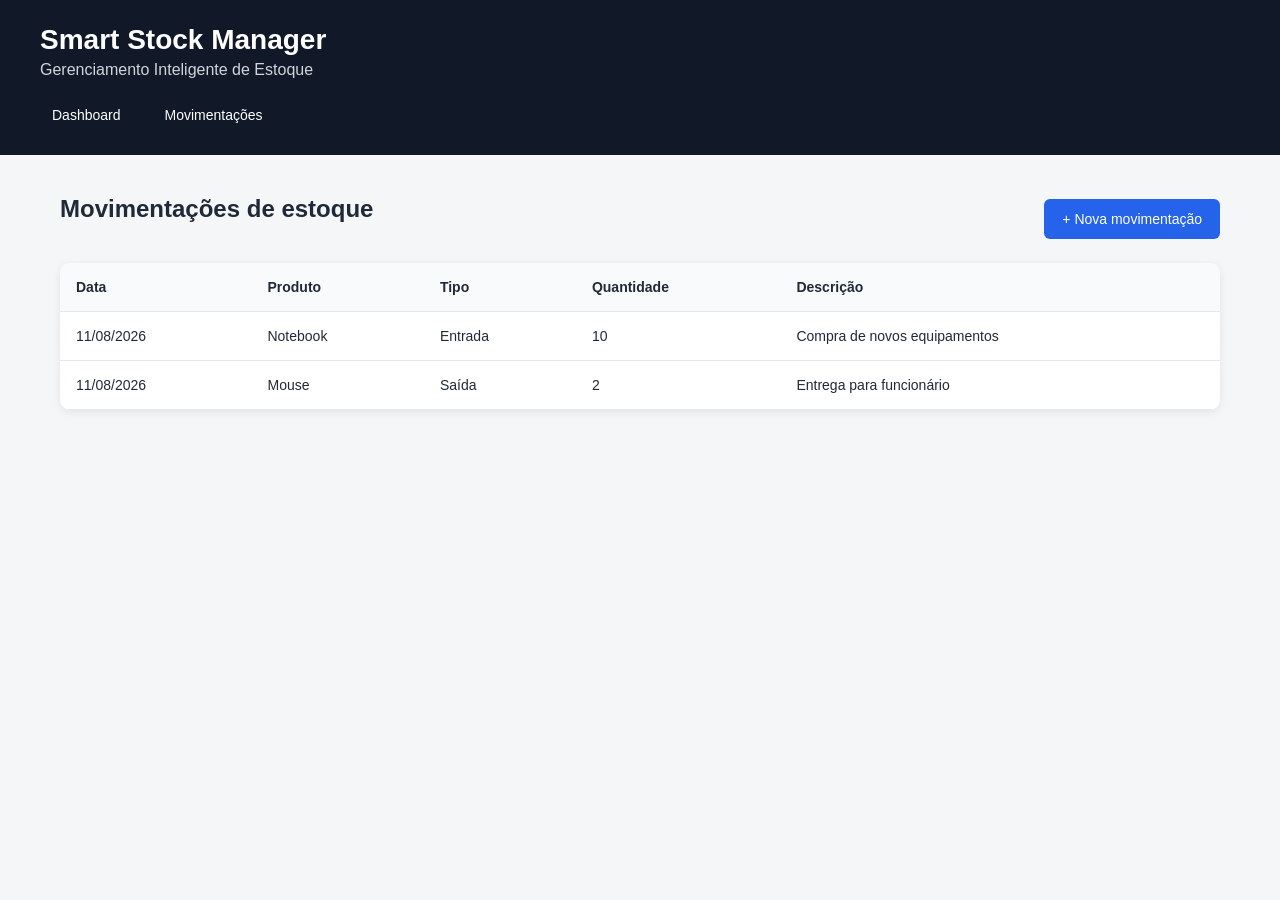
==== Frontend/movements.html @ 1437d2d3 "feat: adiciona navegacao entre dasboard e movimentacao" ====
<!DOCTYPE html>
<html lang="pt-BR">

<head>

    <meta charset="UTF-8">

    <meta
        name="viewport"
        content="width=device-width, initial-scale=1.0"
    >

    <title>Movimentações - Smart Stock Manager</title>

    <link
        rel="stylesheet"
        href="css/style.css"
    >

</head>

<body>

    <header class="header">

    <div>
        <h1>Smart Stock Manager</h1>
        <p>Gerenciamento Inteligente de Estoque</p>
    </div>

    <nav class="navigation">

        <a href="index.html">
            Dashboard
        </a>

        <a href="movements.html">
            Movimentações
        </a>

    </nav>

</header>


    <main class="container">

        <section class="products">

            <div class="section-header">

                <h2>Movimentações de estoque</h2>

                <button id="new-movement">
                    + Nova movimentação
                </button>
                <div id="movement-modal" class="modal">

    <div class="modal-content">

        <div class="modal-header">

            <h2>Nova movimentação</h2>

            <button id="close-movement-modal" class="close-button">
                ×
            </button>

        </div>

        <form id="movement-form">

            <label for="movement-product">
                Produto
            </label>

            <select id="movement-product" required>
                <option value="">Selecione um produto</option>
            </select>

            <label for="movement-type">
                Tipo
            </label>

            <select id="movement-type" required>
                <option value="">Selecione o tipo</option>
                <option value="ENTRY">Entrada</option>
                <option value="EXIT">Saída</option>
            </select>

            <label for="movement-quantity">
                Quantidade
            </label>

            <input
                type="number"
                id="movement-quantity"
                min="1"
                required
            >

            <label for="movement-description">
                Descrição
            </label>

            <input
                type="text"
                id="movement-description"
                placeholder="Ex: compra de materiais"
                required
            >

            <button type="submit">
                Registrar movimentação
            </button>

        </form>

    </div>

</div>

            </div>


            <div class="table-container">

                <table>

                    <thead>

                        <tr>

                            <th>Data</th>

                            <th>Produto</th>

                            <th>Tipo</th>

                            <th>Quantidade</th>

                            <th>Descrição</th>

                        </tr>

                    </thead>


                    <tbody id="movement-list">

                    </tbody>

                </table>

            </div>

        </section>

    </main>


    <script src="data/products.js"></script>
    <script src="js/movements.js"></script>

</body>

</html>
---- Frontend/css/style.css ----
* {
    margin: 0;
    padding: 0;
    box-sizing: border-box;
}

body {
    font-family: Arial, sans-serif;
    background-color: #f4f6f8;
    color: #1f2937;
}

/* HEADER */

.header {
    background-color: #111827;
    color: white;
    padding: 24px 40px;
}

.header h1 {
    font-size: 28px;
    margin-bottom: 5px;
}

.header p {
    color: #d1d5db;
}

/* CONTAINER */

.container {
    max-width: 1200px;
    margin: 40px auto;
    padding: 0 20px;
}

.dashboard h2,
.products h2 {
    margin-bottom: 20px;
}

/* CARDS */

.cards {
    display: grid;
    grid-template-columns: repeat(3, 1fr);
    gap: 20px;
    margin-bottom: 40px;
}

.card {
    background-color: white;
    padding: 24px;
    border-radius: 10px;
    box-shadow: 0 2px 8px rgba(0, 0, 0, 0.08);
}

.card h3 {
    font-size: 15px;
    color: #6b7280;
    margin-bottom: 12px;
}

.card p {
    font-size: 32px;
    font-weight: bold;
}

/* PRODUTOS */

.section-header {
    display: flex;
    justify-content: space-between;
    align-items: center;
    margin-bottom: 20px;
}

button {
    border: none;
    background-color: #2563eb;
    color: white;
    padding: 12px 18px;
    border-radius: 6px;
    cursor: pointer;
    font-size: 14px;
}

button:hover {
    background-color: #1d4ed8;
}

/* TABELA */

.table-container {
    background-color: white;
    border-radius: 10px;
    overflow: hidden;
    box-shadow: 0 2px 8px rgba(0, 0, 0, 0.08);
}

table {
    width: 100%;
    border-collapse: collapse;
}

th,
td {
    padding: 16px;
    text-align: left;
    border-bottom: 1px solid #e5e7eb;
}

th {
    background-color: #f9fafb;
    font-size: 14px;
}

td {
    font-size: 14px;
}

/* RESPONSIVIDADE */

@media (max-width: 768px) {

    .cards {
        grid-template-columns: 1fr;
    }

    .section-header {
        flex-direction: column;
        align-items: flex-start;
        gap: 15px;
    }

    .table-container {
        overflow-x: auto;
    }

}
/* MODAL */

.modal {
    display: none;
    position: fixed;
    z-index: 1000;
    left: 0;
    top: 0;
    width: 100%;
    height: 100%;
    background-color: rgba(0, 0, 0, 0.5);
    align-items: center;
    justify-content: center;
}

.modal-content {
    background-color: white;
    width: 90%;
    max-width: 500px;
    padding: 30px;
    border-radius: 10px;
}

.modal-header {
    display: flex;
    justify-content: space-between;
    align-items: center;
    margin-bottom: 25px;
}

.close-button {
    background: none;
    color: #6b7280;
    font-size: 28px;
    padding: 0;
}

.close-button:hover {
    background: none;
    color: #111827;
}

#product-form {
    display: flex;
    flex-direction: column;
    gap: 8px;
}

#product-form input {
    padding: 10px;
    border: 1px solid #d1d5db;
    border-radius: 6px;
    margin-bottom: 10px;
}

#product-form button {
    margin-top: 10px;
}
.delete-button {
    background-color: #dc2626;
    margin-left: 5px;
}

.delete-button:hover {
    background-color: #b91c1c;
}
#movement-form {
    display: flex;
    flex-direction: column;
    gap: 8px;
}

#movement-form input,
#movement-form select {
    padding: 10px;
    border: 1px solid #d1d5db;
    border-radius: 6px;
    margin-bottom: 10px;
}
.navigation {
    display: flex;
    gap: 20px;
    margin-top: 20px;
}

.navigation a {
    color: white;
    text-decoration: none;
    font-size: 14px;
    padding: 8px 12px;
    border-radius: 6px;
}

.navigation a:hover {
    background-color: #374151;
}
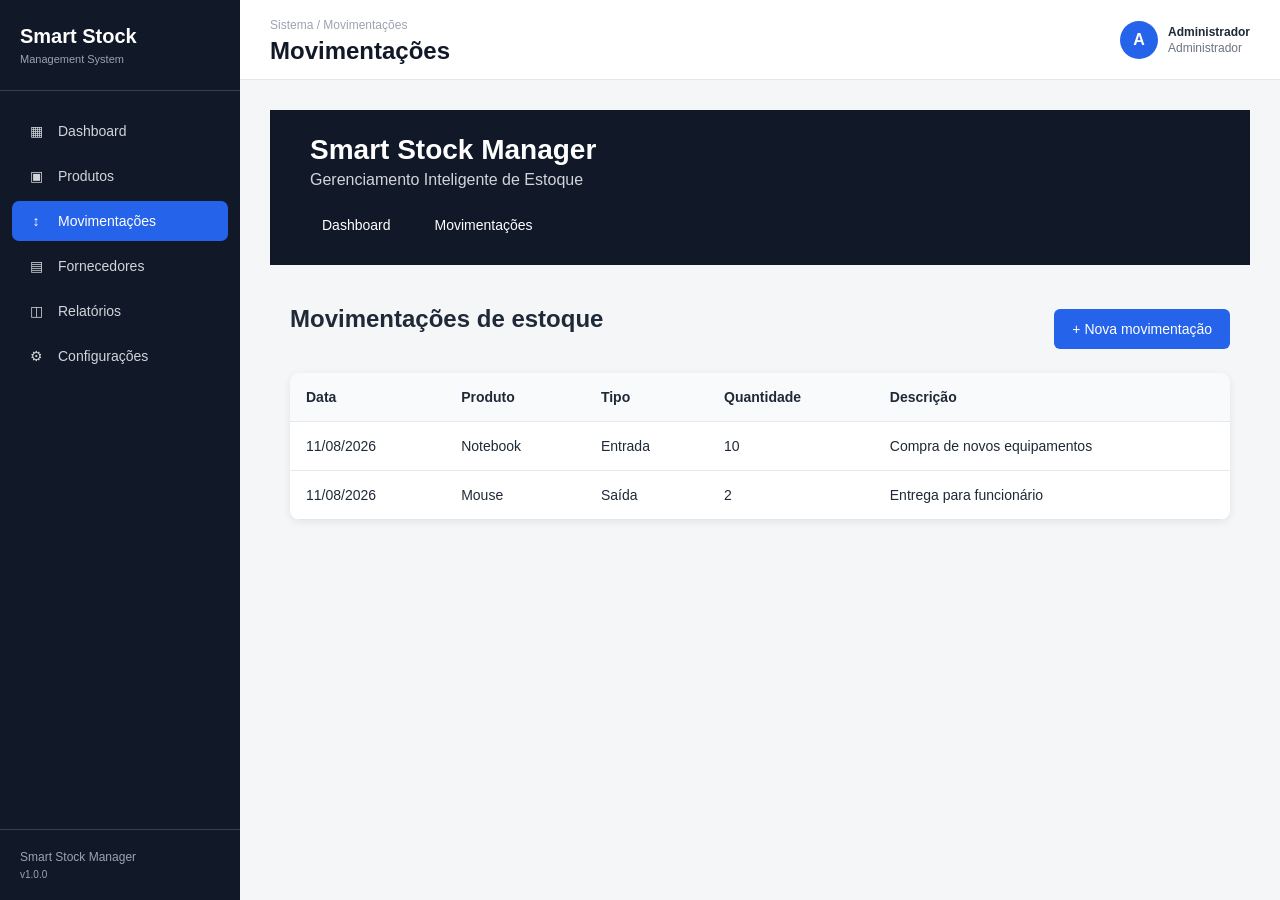
==== commit 95fc74eb: "feat: adiciona layout corporativo nas movimentacoes" ====
--- a/Frontend/movements.html
+++ b/Frontend/movements.html
@@ -20,6 +20,99 @@
 </head>
 
 <body>
+
+    <div class="app-layout">
+
+    <aside class="sidebar">
+
+        <div class="sidebar-logo">
+            <h2>Smart Stock</h2>
+            <span>Management System</span>
+        </div>
+
+        <nav class="sidebar-menu">
+
+            <a href="index.html" class="menu-item">
+                <span>▦</span>
+                Dashboard
+            </a>
+
+            <a href="#" class="menu-item">
+                <span>▣</span>
+                Produtos
+            </a>
+
+            <a href="movements.html" class="menu-item active">
+                <span>↕</span>
+                Movimentações
+            </a>
+
+            <a href="#" class="menu-item">
+                <span>▤</span>
+                Fornecedores
+            </a>
+
+            <a href="#" class="menu-item">
+                <span>◫</span>
+                Relatórios
+            </a>
+
+            <a href="#" class="menu-item">
+                <span>⚙</span>
+                Configurações
+            </a>
+
+        </nav>
+
+        <div class="sidebar-footer">
+            Smart Stock Manager
+            <small>v1.0.0</small>
+        </div>
+
+    </aside>
+
+
+    <div class="main-content">
+
+        <header class="topbar">
+
+            <div>
+
+                <span class="breadcrumb">
+                    Sistema / Movimentações
+                </span>
+
+                <h1>
+                    Movimentações
+                </h1>
+
+            </div>
+
+
+            <div class="user-area">
+
+                <div class="user-avatar">
+                    A
+                </div>
+
+                <div class="user-info">
+
+                    <strong>
+                        Administrador
+                    </strong>
+
+                    <span>
+                        Administrador
+                    </span>
+
+                </div>
+
+            </div>
+
+        </header>
+
+
+        <main class="dashboard-content">
 
     <header class="header">
 
@@ -158,6 +251,12 @@
 
     </main>
 
+    </main>
+
+    </div>
+
+    </div>
+
 
     <script src="data/products.js"></script>
     <script src="js/movements.js"></script>
--- a/Frontend/css/style.css
+++ b/Frontend/css/style.css
@@ -234,4 +234,452 @@
 
 .navigation a:hover {
     background-color: #374151;
+}
+/* LOGIN */
+
+.login-page {
+    min-height: 100vh;
+    display: flex;
+    align-items: center;
+    justify-content: center;
+}
+
+.login-container {
+    width: 100%;
+    max-width: 400px;
+    padding: 20px;
+}
+
+.login-card {
+    background-color: white;
+    padding: 35px;
+    border-radius: 10px;
+    box-shadow: 0 4px 15px rgba(0, 0, 0, 0.1);
+}
+
+.login-card h1 {
+    margin-bottom: 8px;
+}
+
+.login-subtitle {
+    color: #6b7280;
+    margin-bottom: 25px;
+}
+
+#login-form {
+    display: flex;
+    flex-direction: column;
+    gap: 8px;
+}
+
+#login-form input {
+    padding: 12px;
+    border: 1px solid #d1d5db;
+    border-radius: 6px;
+    margin-bottom: 12px;
+}
+
+#login-message {
+    margin-top: 15px;
+    text-align: center;
+}
+/* STATUS DO ESTOQUE */
+
+.status {
+    display: inline-block;
+    padding: 5px 10px;
+    border-radius: 20px;
+    font-size: 12px;
+    font-weight: bold;
+}
+
+.status-normal {
+    background-color: #dcfce7;
+    color: #166534;
+}
+
+.status-warning {
+    background-color: #fef3c7;
+    color: #92400e;
+}
+
+.status-low {
+    background-color: #fee2e2;
+    color: #991b1b;
+}
+/* GRÁFICOS */
+
+.charts {
+    display: grid;
+    grid-template-columns: 1fr 1fr;
+    gap: 20px;
+    margin-top: 40px;
+}
+
+.chart-card {
+    background-color: white;
+    padding: 24px;
+    border-radius: 10px;
+    box-shadow: 0 2px 8px rgba(0, 0, 0, 0.08);
+}
+
+.chart-card h2 {
+    margin-bottom: 20px;
+}
+
+.chart-container {
+    position: relative;
+    height: 300px;
+}
+
+@media (max-width: 768px) {
+
+    .charts {
+        grid-template-columns: 1fr;
+    }
+
+}
+/* DASHBOARD CARDS */
+
+.dashboard-cards {
+    display: grid;
+    grid-template-columns: repeat(4, 1fr);
+    gap: 20px;
+    margin-bottom: 30px;
+}
+
+.dashboard-card {
+    background-color: white;
+    padding: 24px;
+    border-radius: 10px;
+    box-shadow: 0 2px 8px rgba(0, 0, 0, 0.08);
+
+    display: flex;
+    flex-direction: column;
+    gap: 10px;
+}
+
+.card-title {
+    color: #6b7280;
+    font-size: 14px;
+}
+
+.dashboard-card strong {
+    font-size: 30px;
+}
+
+@media (max-width: 900px) {
+
+    .dashboard-cards {
+        grid-template-columns: repeat(2, 1fr);
+    }
+
+}
+
+@media (max-width: 500px) {
+
+    .dashboard-cards {
+        grid-template-columns: 1fr;
+    }
+
+}
+/* ANÁLISE DO ESTOQUE */
+
+.analysis-section {
+    margin-top: 30px;
+}
+
+.analysis-card {
+    background-color: white;
+    padding: 24px;
+    border-radius: 10px;
+    box-shadow: 0 2px 8px rgba(0, 0, 0, 0.08);
+}
+
+.analysis-card h2 {
+    margin-bottom: 20px;
+}
+
+.analysis-alert {
+    padding: 15px;
+    border-radius: 8px;
+}
+
+.analysis-alert ul {
+    margin-top: 10px;
+    padding-left: 20px;
+}
+
+.analysis-alert.low {
+    background-color: #fee2e2;
+    color: #991b1b;
+}
+
+.analysis-alert.warning {
+    background-color: #fef3c7;
+    color: #92400e;
+}
+
+.analysis-alert.normal {
+    background-color: #dcfce7;
+    color: #166534;
+}
+/* =========================================
+   CORPORATE APPLICATION LAYOUT
+========================================= */
+
+.app-layout {
+    display: flex;
+    min-height: 100vh;
+    background-color: #f5f6f8;
+}
+
+
+/* SIDEBAR */
+
+.sidebar {
+    width: 240px;
+    min-height: 100vh;
+    background-color: #111827;
+    color: #ffffff;
+
+    display: flex;
+    flex-direction: column;
+
+    position: fixed;
+    left: 0;
+    top: 0;
+    bottom: 0;
+}
+
+
+.sidebar-logo {
+    padding: 25px 20px;
+    border-bottom: 1px solid #374151;
+}
+
+
+.sidebar-logo h2 {
+    margin: 0;
+    font-size: 20px;
+}
+
+
+.sidebar-logo span {
+    display: block;
+    margin-top: 5px;
+
+    font-size: 11px;
+    color: #9ca3af;
+}
+
+
+/* MENU */
+
+.sidebar-menu {
+    padding: 20px 12px;
+
+    display: flex;
+    flex-direction: column;
+
+    gap: 5px;
+}
+
+
+.menu-item {
+    display: flex;
+    align-items: center;
+
+    gap: 12px;
+
+    padding: 12px 14px;
+
+    border-radius: 7px;
+
+    color: #d1d5db;
+
+    text-decoration: none;
+
+    font-size: 14px;
+
+    transition: 0.2s;
+}
+
+
+.menu-item:hover {
+    background-color: #1f2937;
+    color: #ffffff;
+}
+
+
+.menu-item.active {
+    background-color: #2563eb;
+    color: #ffffff;
+}
+
+
+.menu-item span {
+    width: 20px;
+    text-align: center;
+}
+
+
+/* SIDEBAR FOOTER */
+
+.sidebar-footer {
+    margin-top: auto;
+
+    padding: 20px;
+
+    border-top: 1px solid #374151;
+
+    font-size: 12px;
+
+    color: #9ca3af;
+}
+
+
+.sidebar-footer small {
+    display: block;
+    margin-top: 5px;
+}
+
+
+/* MAIN */
+
+.main-content {
+    margin-left: 240px;
+
+    width: calc(100% - 240px);
+
+    min-height: 100vh;
+}
+
+
+/* TOPBAR */
+
+.topbar {
+    height: 80px;
+
+    background-color: #ffffff;
+
+    border-bottom: 1px solid #e5e7eb;
+
+    padding: 0 30px;
+
+    display: flex;
+    align-items: center;
+    justify-content: space-between;
+}
+
+
+.breadcrumb {
+    font-size: 12px;
+    color: #9ca3af;
+}
+
+
+.topbar h1 {
+    margin: 4px 0 0;
+
+    font-size: 24px;
+
+    color: #111827;
+}
+
+
+/* USER */
+
+.user-area {
+    display: flex;
+    align-items: center;
+
+    gap: 10px;
+}
+
+
+.user-avatar {
+    width: 38px;
+    height: 38px;
+
+    border-radius: 50%;
+
+    background-color: #2563eb;
+
+    color: #ffffff;
+
+    display: flex;
+    align-items: center;
+    justify-content: center;
+
+    font-weight: bold;
+}
+
+
+.user-info {
+    display: flex;
+    flex-direction: column;
+
+    font-size: 12px;
+}
+
+
+.user-info span {
+    color: #6b7280;
+
+    margin-top: 2px;
+}
+
+
+/* CONTENT */
+
+.dashboard-content {
+    padding: 30px;
+}
+
+
+/* RESPONSIVE */
+
+@media (max-width: 900px) {
+
+    .sidebar {
+        width: 70px;
+    }
+
+    .sidebar-logo span,
+    .sidebar-logo h2,
+    .menu-item:not(.active)::after,
+    .sidebar-footer {
+        display: none;
+    }
+
+    .menu-item {
+        justify-content: center;
+    }
+
+    .main-content {
+        margin-left: 70px;
+
+        width: calc(100% - 70px);
+    }
+
+}
+
+
+@media (max-width: 600px) {
+
+    .sidebar {
+        display: none;
+    }
+
+    .main-content {
+        margin-left: 0;
+
+        width: 100%;
+    }
+
+    .dashboard-content {
+        padding: 15px;
+    }
+
 }
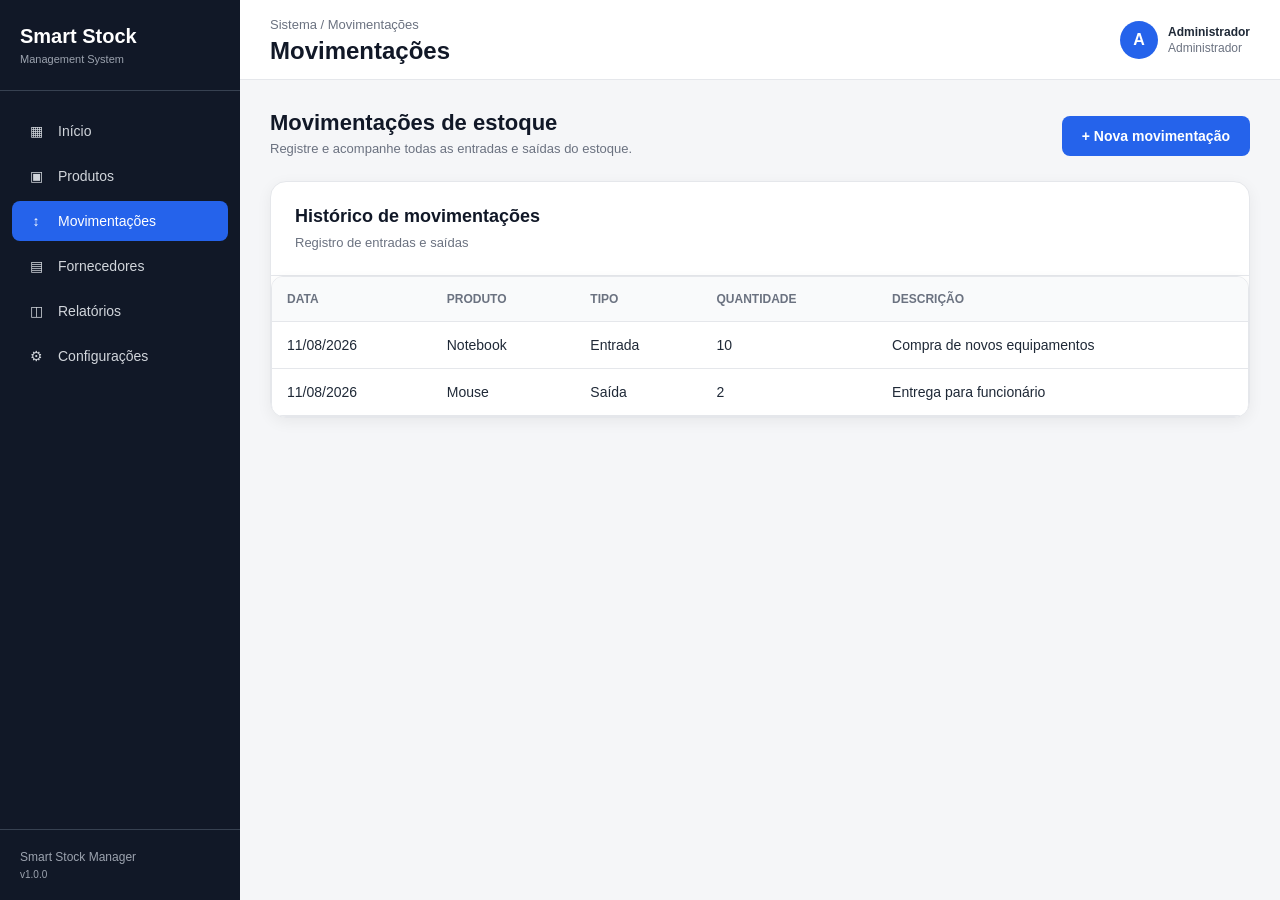
==== commit f324cc33: "feat: Adiciona listagem de produtos" ====
--- a/Frontend/movements.html
+++ b/Frontend/movements.html
@@ -21,58 +21,102 @@
 
 <body>
 
-    <div class="app-layout">
+<div class="app-layout">
+
+    <!-- SIDEBAR -->
 
     <aside class="sidebar">
 
         <div class="sidebar-logo">
-            <h2>Smart Stock</h2>
-            <span>Management System</span>
+
+            <h2>
+                Smart Stock
+            </h2>
+
+            <span>
+                Management System
+            </span>
+
         </div>
 
+
         <nav class="sidebar-menu">
 
-            <a href="index.html" class="menu-item">
+            <a
+                href="index.html"
+                class="menu-item"
+            >
                 <span>▦</span>
-                Dashboard
-            </a>
-
-            <a href="#" class="menu-item">
+                Início
+            </a>
+
+
+            <a
+                href="products.html"
+                class="menu-item"
+            >
                 <span>▣</span>
                 Produtos
             </a>
 
-            <a href="movements.html" class="menu-item active">
+
+            <a
+                href="movements.html"
+                class="menu-item active"
+            >
                 <span>↕</span>
                 Movimentações
             </a>
 
-            <a href="#" class="menu-item">
+
+            <a
+                href="#"
+                class="menu-item"
+            >
                 <span>▤</span>
                 Fornecedores
             </a>
 
-            <a href="#" class="menu-item">
+
+            <a
+                href="#"
+                class="menu-item"
+            >
                 <span>◫</span>
                 Relatórios
             </a>
 
-            <a href="#" class="menu-item">
+
+            <a
+                href="#"
+                class="menu-item"
+            >
                 <span>⚙</span>
                 Configurações
             </a>
 
         </nav>
 
+
         <div class="sidebar-footer">
+
             Smart Stock Manager
-            <small>v1.0.0</small>
+
+            <small>
+                v1.0.0
+            </small>
+
         </div>
 
     </aside>
 
 
+    <!-- CONTEÚDO PRINCIPAL -->
+
     <div class="main-content">
+
+
+        <!-- TOPBAR -->
 
         <header class="topbar">
 
@@ -95,6 +139,7 @@
                     A
                 </div>
 
+
                 <div class="user-info">
 
                     <strong>
@@ -112,74 +157,188 @@
         </header>
 
 
+        <!-- CONTEÚDO -->
+
         <main class="dashboard-content">
 
-    <header class="header">
-
-    <div>
-        <h1>Smart Stock Manager</h1>
-        <p>Gerenciamento Inteligente de Estoque</p>
+
+            <div class="product-page-header">
+
+                <div>
+
+                    <h2>
+                        Movimentações de estoque
+                    </h2>
+
+                    <p>
+                        Registre e acompanhe todas as
+                        entradas e saídas do estoque.
+                    </p>
+
+                </div>
+
+
+                <button id="new-movement">
+
+                    + Nova movimentação
+
+                </button>
+
+            </div>
+
+
+            <!-- TABELA -->
+
+            <section class="table-card">
+
+                <div class="table-header">
+
+                    <div>
+
+                        <h3>
+                            Histórico de movimentações
+                        </h3>
+
+                        <span>
+                            Registro de entradas e saídas
+                        </span>
+
+                    </div>
+
+                </div>
+
+
+                <div class="table-container">
+
+                    <table>
+
+                        <thead>
+
+                            <tr>
+
+                                <th>
+                                    Data
+                                </th>
+
+                                <th>
+                                    Produto
+                                </th>
+
+                                <th>
+                                    Tipo
+                                </th>
+
+                                <th>
+                                    Quantidade
+                                </th>
+
+                                <th>
+                                    Descrição
+                                </th>
+
+                            </tr>
+
+                        </thead>
+
+
+                        <tbody id="movement-list">
+
+                            <!-- Movimentações inseridas pelo JavaScript -->
+
+                        </tbody>
+
+                    </table>
+
+                </div>
+
+            </section>
+
+        </main>
+
     </div>
 
-    <nav class="navigation">
-
-        <a href="index.html">
-            Dashboard
-        </a>
-
-        <a href="movements.html">
-            Movimentações
-        </a>
-
-    </nav>
-
-</header>
-
-
-    <main class="container">
-
-        <section class="products">
-
-            <div class="section-header">
-
-                <h2>Movimentações de estoque</h2>
-
-                <button id="new-movement">
-                    + Nova movimentação
-                </button>
-                <div id="movement-modal" class="modal">
+</div>
+
+
+<!-- MODAL DE NOVA MOVIMENTAÇÃO -->
+
+<div
+    id="movement-modal"
+    class="modal"
+>
 
     <div class="modal-content">
 
+
         <div class="modal-header">
 
-            <h2>Nova movimentação</h2>
-
-            <button id="close-movement-modal" class="close-button">
+            <div>
+
+                <h2>
+                    Nova movimentação
+                </h2>
+
+                <span>
+                    Registre uma entrada ou saída
+                    de estoque.
+                </span>
+
+            </div>
+
+
+            <button
+                id="close-movement-modal"
+                class="close-button"
+                type="button"
+            >
                 ×
             </button>
 
         </div>
 
+
         <form id="movement-form">
+
 
             <label for="movement-product">
                 Produto
             </label>
 
-            <select id="movement-product" required>
-                <option value="">Selecione um produto</option>
+            <select
+                id="movement-product"
+                required
+            >
+
+                <option value="">
+                    Selecione um produto
+                </option>
+
             </select>
 
+
             <label for="movement-type">
-                Tipo
+                Tipo de movimentação
             </label>
 
-            <select id="movement-type" required>
-                <option value="">Selecione o tipo</option>
-                <option value="ENTRY">Entrada</option>
-                <option value="EXIT">Saída</option>
+            <select
+                id="movement-type"
+                required
+            >
+
+                <option value="">
+                    Selecione o tipo
+                </option>
+
+                <option value="ENTRY">
+                    Entrada
+                </option>
+
+                <option value="EXIT">
+                    Saída
+                </option>
+
             </select>
+
 
             <label for="movement-quantity">
                 Quantidade
@@ -189,8 +348,10 @@
                 type="number"
                 id="movement-quantity"
                 min="1"
+                placeholder="Ex: 10"
                 required
             >
+
 
             <label for="movement-description">
                 Descrição
@@ -203,63 +364,24 @@
                 required
             >
 
-            <button type="submit">
+
+            <button
+                type="submit"
+            >
                 Registrar movimentação
             </button>
 
+
         </form>
 
     </div>
 
 </div>
 
-            </div>
-
-
-            <div class="table-container">
-
-                <table>
-
-                    <thead>
-
-                        <tr>
-
-                            <th>Data</th>
-
-                            <th>Produto</th>
-
-                            <th>Tipo</th>
-
-                            <th>Quantidade</th>
-
-                            <th>Descrição</th>
-
-                        </tr>
-
-                    </thead>
-
-
-                    <tbody id="movement-list">
-
-                    </tbody>
-
-                </table>
-
-            </div>
-
-        </section>
-
-    </main>
-
-    </main>
-
-    </div>
-
-    </div>
-
-
-    <script src="data/products.js"></script>
-    <script src="js/movements.js"></script>
+
+<script src="data/products.js"></script>
+
+<script src="js/movements.js"></script>
 
 </body>
 
--- a/Frontend/css/style.css
+++ b/Frontend/css/style.css
@@ -1,455 +1,65 @@
+/* =========================================
+   RESET
+========================================= */
+
 * {
     margin: 0;
     padding: 0;
     box-sizing: border-box;
 }
 
+
+/* =========================================
+   BASE
+========================================= */
+
 body {
     font-family: Arial, sans-serif;
-    background-color: #f4f6f8;
+    background-color: #f5f6f8;
     color: #1f2937;
 }
 
-/* HEADER */
-
-.header {
-    background-color: #111827;
-    color: white;
-    padding: 24px 40px;
-}
-
-.header h1 {
-    font-size: 28px;
-    margin-bottom: 5px;
-}
-
-.header p {
-    color: #d1d5db;
-}
-
-/* CONTAINER */
-
-.container {
-    max-width: 1200px;
-    margin: 40px auto;
-    padding: 0 20px;
-}
-
-.dashboard h2,
-.products h2 {
-    margin-bottom: 20px;
-}
-
-/* CARDS */
-
-.cards {
-    display: grid;
-    grid-template-columns: repeat(3, 1fr);
-    gap: 20px;
-    margin-bottom: 40px;
-}
-
-.card {
-    background-color: white;
-    padding: 24px;
-    border-radius: 10px;
-    box-shadow: 0 2px 8px rgba(0, 0, 0, 0.08);
-}
-
-.card h3 {
-    font-size: 15px;
-    color: #6b7280;
-    margin-bottom: 12px;
-}
-
-.card p {
-    font-size: 32px;
-    font-weight: bold;
-}
-
-/* PRODUTOS */
-
-.section-header {
-    display: flex;
-    justify-content: space-between;
-    align-items: center;
-    margin-bottom: 20px;
+button,
+input,
+select {
+    font-family: inherit;
 }
 
 button {
     border: none;
-    background-color: #2563eb;
-    color: white;
-    padding: 12px 18px;
-    border-radius: 6px;
     cursor: pointer;
-    font-size: 14px;
-}
-
-button:hover {
-    background-color: #1d4ed8;
-}
-
-/* TABELA */
-
-.table-container {
-    background-color: white;
-    border-radius: 10px;
-    overflow: hidden;
-    box-shadow: 0 2px 8px rgba(0, 0, 0, 0.08);
-}
-
-table {
-    width: 100%;
-    border-collapse: collapse;
-}
-
-th,
-td {
-    padding: 16px;
-    text-align: left;
-    border-bottom: 1px solid #e5e7eb;
-}
-
-th {
-    background-color: #f9fafb;
-    font-size: 14px;
-}
-
-td {
-    font-size: 14px;
-}
-
-/* RESPONSIVIDADE */
-
-@media (max-width: 768px) {
-
-    .cards {
-        grid-template-columns: 1fr;
-    }
-
-    .section-header {
-        flex-direction: column;
-        align-items: flex-start;
-        gap: 15px;
-    }
-
-    .table-container {
-        overflow-x: auto;
-    }
-
-}
-/* MODAL */
-
-.modal {
-    display: none;
-    position: fixed;
-    z-index: 1000;
-    left: 0;
-    top: 0;
-    width: 100%;
-    height: 100%;
-    background-color: rgba(0, 0, 0, 0.5);
-    align-items: center;
-    justify-content: center;
-}
-
-.modal-content {
-    background-color: white;
-    width: 90%;
-    max-width: 500px;
-    padding: 30px;
-    border-radius: 10px;
-}
-
-.modal-header {
-    display: flex;
-    justify-content: space-between;
-    align-items: center;
-    margin-bottom: 25px;
-}
-
-.close-button {
-    background: none;
-    color: #6b7280;
-    font-size: 28px;
-    padding: 0;
-}
-
-.close-button:hover {
-    background: none;
-    color: #111827;
-}
-
-#product-form {
-    display: flex;
-    flex-direction: column;
-    gap: 8px;
-}
-
-#product-form input {
-    padding: 10px;
-    border: 1px solid #d1d5db;
-    border-radius: 6px;
-    margin-bottom: 10px;
-}
-
-#product-form button {
-    margin-top: 10px;
-}
-.delete-button {
-    background-color: #dc2626;
-    margin-left: 5px;
-}
-
-.delete-button:hover {
-    background-color: #b91c1c;
-}
-#movement-form {
-    display: flex;
-    flex-direction: column;
-    gap: 8px;
-}
-
-#movement-form input,
-#movement-form select {
-    padding: 10px;
-    border: 1px solid #d1d5db;
-    border-radius: 6px;
-    margin-bottom: 10px;
-}
-.navigation {
-    display: flex;
-    gap: 20px;
-    margin-top: 20px;
-}
-
-.navigation a {
-    color: white;
-    text-decoration: none;
-    font-size: 14px;
-    padding: 8px 12px;
-    border-radius: 6px;
-}
-
-.navigation a:hover {
-    background-color: #374151;
-}
-/* LOGIN */
-
-.login-page {
+}
+
+
+/* =========================================
+   LAYOUT PRINCIPAL
+========================================= */
+
+.app-layout {
+    display: flex;
     min-height: 100vh;
-    display: flex;
-    align-items: center;
-    justify-content: center;
-}
-
-.login-container {
-    width: 100%;
-    max-width: 400px;
-    padding: 20px;
-}
-
-.login-card {
-    background-color: white;
-    padding: 35px;
-    border-radius: 10px;
-    box-shadow: 0 4px 15px rgba(0, 0, 0, 0.1);
-}
-
-.login-card h1 {
-    margin-bottom: 8px;
-}
-
-.login-subtitle {
-    color: #6b7280;
-    margin-bottom: 25px;
-}
-
-#login-form {
-    display: flex;
-    flex-direction: column;
-    gap: 8px;
-}
-
-#login-form input {
-    padding: 12px;
-    border: 1px solid #d1d5db;
-    border-radius: 6px;
-    margin-bottom: 12px;
-}
-
-#login-message {
-    margin-top: 15px;
-    text-align: center;
-}
-/* STATUS DO ESTOQUE */
-
-.status {
-    display: inline-block;
-    padding: 5px 10px;
-    border-radius: 20px;
-    font-size: 12px;
-    font-weight: bold;
-}
-
-.status-normal {
-    background-color: #dcfce7;
-    color: #166534;
-}
-
-.status-warning {
-    background-color: #fef3c7;
-    color: #92400e;
-}
-
-.status-low {
-    background-color: #fee2e2;
-    color: #991b1b;
-}
-/* GRÁFICOS */
-
-.charts {
-    display: grid;
-    grid-template-columns: 1fr 1fr;
-    gap: 20px;
-    margin-top: 40px;
-}
-
-.chart-card {
-    background-color: white;
-    padding: 24px;
-    border-radius: 10px;
-    box-shadow: 0 2px 8px rgba(0, 0, 0, 0.08);
-}
-
-.chart-card h2 {
-    margin-bottom: 20px;
-}
-
-.chart-container {
-    position: relative;
-    height: 300px;
-}
-
-@media (max-width: 768px) {
-
-    .charts {
-        grid-template-columns: 1fr;
-    }
-
-}
-/* DASHBOARD CARDS */
-
-.dashboard-cards {
-    display: grid;
-    grid-template-columns: repeat(4, 1fr);
-    gap: 20px;
-    margin-bottom: 30px;
-}
-
-.dashboard-card {
-    background-color: white;
-    padding: 24px;
-    border-radius: 10px;
-    box-shadow: 0 2px 8px rgba(0, 0, 0, 0.08);
-
-    display: flex;
-    flex-direction: column;
-    gap: 10px;
-}
-
-.card-title {
-    color: #6b7280;
-    font-size: 14px;
-}
-
-.dashboard-card strong {
-    font-size: 30px;
-}
-
-@media (max-width: 900px) {
-
-    .dashboard-cards {
-        grid-template-columns: repeat(2, 1fr);
-    }
-
-}
-
-@media (max-width: 500px) {
-
-    .dashboard-cards {
-        grid-template-columns: 1fr;
-    }
-
-}
-/* ANÁLISE DO ESTOQUE */
-
-.analysis-section {
-    margin-top: 30px;
-}
-
-.analysis-card {
-    background-color: white;
-    padding: 24px;
-    border-radius: 10px;
-    box-shadow: 0 2px 8px rgba(0, 0, 0, 0.08);
-}
-
-.analysis-card h2 {
-    margin-bottom: 20px;
-}
-
-.analysis-alert {
-    padding: 15px;
-    border-radius: 8px;
-}
-
-.analysis-alert ul {
-    margin-top: 10px;
-    padding-left: 20px;
-}
-
-.analysis-alert.low {
-    background-color: #fee2e2;
-    color: #991b1b;
-}
-
-.analysis-alert.warning {
-    background-color: #fef3c7;
-    color: #92400e;
-}
-
-.analysis-alert.normal {
-    background-color: #dcfce7;
-    color: #166534;
-}
-/* =========================================
-   CORPORATE APPLICATION LAYOUT
-========================================= */
-
-.app-layout {
-    display: flex;
-    min-height: 100vh;
-    background-color: #f5f6f8;
-}
-
-
-/* SIDEBAR */
+}
+
+
+/* =========================================
+   SIDEBAR
+========================================= */
 
 .sidebar {
-    width: 240px;
-    min-height: 100vh;
-    background-color: #111827;
-    color: #ffffff;
-
-    display: flex;
-    flex-direction: column;
-
     position: fixed;
     left: 0;
     top: 0;
     bottom: 0;
+
+    width: 240px;
+
+    background-color: #111827;
+    color: white;
+
+    display: flex;
+    flex-direction: column;
+
+    z-index: 100;
 }
 
 
@@ -460,13 +70,13 @@
 
 
 .sidebar-logo h2 {
-    margin: 0;
     font-size: 20px;
 }
 
 
 .sidebar-logo span {
     display: block;
+
     margin-top: 5px;
 
     font-size: 11px;
@@ -474,15 +84,13 @@
 }
 
 
-/* MENU */
-
 .sidebar-menu {
+    display: flex;
+    flex-direction: column;
+
+    gap: 5px;
+
     padding: 20px 12px;
-
-    display: flex;
-    flex-direction: column;
-
-    gap: 5px;
 }
 
 
@@ -494,7 +102,7 @@
 
     padding: 12px 14px;
 
-    border-radius: 7px;
+    border-radius: 8px;
 
     color: #d1d5db;
 
@@ -502,29 +110,27 @@
 
     font-size: 14px;
 
-    transition: 0.2s;
+    transition: all 0.2s ease;
 }
 
 
 .menu-item:hover {
     background-color: #1f2937;
-    color: #ffffff;
+    color: white;
 }
 
 
 .menu-item.active {
     background-color: #2563eb;
-    color: #ffffff;
-}
-
-
-.menu-item span {
+    color: white;
+}
+
+
+.menu-item > span:first-child {
     width: 20px;
     text-align: center;
 }
 
-
-/* SIDEBAR FOOTER */
 
 .sidebar-footer {
     margin-top: auto;
@@ -545,27 +151,31 @@
 }
 
 
-/* MAIN */
+/* =========================================
+   CONTEÚDO PRINCIPAL
+========================================= */
 
 .main-content {
+    width: calc(100% - 240px);
+
     margin-left: 240px;
 
-    width: calc(100% - 240px);
-
     min-height: 100vh;
 }
 
 
-/* TOPBAR */
+/* =========================================
+   TOPBAR
+========================================= */
 
 .topbar {
     height: 80px;
 
-    background-color: #ffffff;
+    padding: 0 30px;
+
+    background-color: white;
 
     border-bottom: 1px solid #e5e7eb;
-
-    padding: 0 30px;
 
     display: flex;
     align-items: center;
@@ -580,7 +190,7 @@
 
 
 .topbar h1 {
-    margin: 4px 0 0;
+    margin-top: 4px;
 
     font-size: 24px;
 
@@ -588,7 +198,9 @@
 }
 
 
-/* USER */
+/* =========================================
+   USUÁRIO
+========================================= */
 
 .user-area {
     display: flex;
@@ -606,7 +218,7 @@
 
     background-color: #2563eb;
 
-    color: #ffffff;
+    color: white;
 
     display: flex;
     align-items: center;
@@ -625,20 +237,862 @@
 
 
 .user-info span {
+    margin-top: 2px;
+
     color: #6b7280;
-
-    margin-top: 2px;
-}
-
-
-/* CONTENT */
+}
+
+
+/* =========================================
+   CONTEÚDO
+========================================= */
 
 .dashboard-content {
     padding: 30px;
 }
 
 
-/* RESPONSIVE */
+.page-header {
+    display: flex;
+    align-items: center;
+    justify-content: space-between;
+
+    margin-bottom: 25px;
+}
+
+
+.page-header h2 {
+    margin-bottom: 6px;
+
+    font-size: 22px;
+
+    color: #111827;
+}
+
+
+.page-header p,
+.section-header p {
+    color: #6b7280;
+
+    font-size: 13px;
+}
+
+
+/* =========================================
+   BOTÕES
+========================================= */
+
+.primary-button {
+    display: inline-flex;
+    align-items: center;
+    justify-content: center;
+
+    padding: 11px 18px;
+
+    border-radius: 8px;
+
+    background-color: #2563eb;
+
+    color: white;
+
+    text-decoration: none;
+
+    font-size: 14px;
+
+    transition: all 0.2s ease;
+}
+
+
+.primary-button:hover {
+    background-color: #1d4ed8;
+
+    transform: translateY(-1px);
+}
+
+
+.edit-button {
+    background-color: #eff6ff;
+
+    color: #2563eb;
+
+    padding: 8px 11px;
+
+    border-radius: 6px;
+}
+
+
+.edit-button:hover {
+    background-color: #dbeafe;
+}
+
+
+.delete-button {
+    background-color: #fee2e2;
+
+    color: #dc2626;
+
+    padding: 8px 11px;
+
+    border-radius: 6px;
+}
+
+
+.delete-button:hover {
+    background-color: #fecaca;
+}
+
+
+/* =========================================
+   CARDS DO DASHBOARD
+========================================= */
+
+.dashboard-cards {
+    display: grid;
+
+    grid-template-columns:
+        repeat(4, minmax(0, 1fr));
+
+    gap: 20px;
+
+    margin-bottom: 35px;
+}
+
+
+.dashboard-card {
+    display: flex;
+    align-items: center;
+
+    gap: 15px;
+
+    padding: 22px;
+
+    background-color: white;
+
+    border: 1px solid #e5e7eb;
+
+    border-radius: 12px;
+
+    box-shadow:
+        0 3px 12px
+        rgba(0, 0, 0, 0.05);
+}
+
+
+.card-icon {
+    width: 46px;
+    height: 46px;
+
+    border-radius: 10px;
+
+    display: flex;
+    align-items: center;
+    justify-content: center;
+
+    font-size: 20px;
+}
+
+
+.card-icon.blue {
+    background-color: #dbeafe;
+    color: #2563eb;
+}
+
+
+.card-icon.green {
+    background-color: #dcfce7;
+    color: #16a34a;
+}
+
+
+.card-icon.orange {
+    background-color: #ffedd5;
+    color: #ea580c;
+}
+
+
+.card-icon.purple {
+    background-color: #ede9fe;
+    color: #7c3aed;
+}
+
+
+.card-content {
+    display: flex;
+    flex-direction: column;
+
+    gap: 5px;
+}
+
+
+.card-title {
+    color: #6b7280;
+
+    font-size: 13px;
+}
+
+
+.dashboard-card strong {
+    font-size: 28px;
+
+    color: #111827;
+}
+
+
+/* =========================================
+   SEÇÕES
+========================================= */
+
+.products-section,
+.charts-section {
+    margin-top: 30px;
+}
+
+
+.section-header {
+    display: flex;
+    align-items: center;
+    justify-content: space-between;
+
+    margin-bottom: 18px;
+}
+
+
+.section-header h2 {
+    margin-bottom: 5px;
+
+    font-size: 20px;
+
+    color: #111827;
+}
+
+
+/* =========================================
+   TABELA
+========================================= */
+
+.table-container {
+    width: 100%;
+
+    overflow-x: auto;
+
+    background-color: white;
+
+    border: 1px solid #e5e7eb;
+
+    border-radius: 12px;
+
+    box-shadow:
+        0 3px 12px
+        rgba(0, 0, 0, 0.05);
+}
+
+
+table {
+    width: 100%;
+
+    border-collapse: collapse;
+
+    min-width: 800px;
+}
+
+
+th,
+td {
+    padding: 15px;
+
+    text-align: left;
+
+    border-bottom: 1px solid #e5e7eb;
+}
+
+
+th {
+    background-color: #f9fafb;
+
+    color: #6b7280;
+
+    font-size: 12px;
+
+    text-transform: uppercase;
+}
+
+
+td {
+    font-size: 14px;
+}
+
+
+tbody tr:hover {
+    background-color: #f9fafb;
+}
+
+
+.product-link {
+    color: #2563eb;
+
+    text-decoration: none;
+
+    font-weight: 600;
+}
+
+
+.product-link:hover {
+    text-decoration: underline;
+}
+
+
+.table-actions {
+    display: flex;
+    gap: 5px;
+}
+
+
+/* =========================================
+   STATUS
+========================================= */
+
+.status {
+    display: inline-flex;
+    align-items: center;
+
+    padding: 5px 10px;
+
+    border-radius: 20px;
+
+    font-size: 11px;
+
+    font-weight: 600;
+}
+
+
+.status-normal {
+    background-color: #dcfce7;
+    color: #166534;
+}
+
+
+.status-warning {
+    background-color: #fef3c7;
+    color: #92400e;
+}
+
+
+.status-low {
+    background-color: #fee2e2;
+    color: #991b1b;
+}
+
+
+/* =========================================
+   GRÁFICOS
+========================================= */
+
+.charts {
+    display: grid;
+
+    grid-template-columns:
+        repeat(2, minmax(0, 1fr));
+
+    gap: 20px;
+}
+
+
+.chart-card {
+    min-width: 0;
+
+    padding: 24px;
+
+    background-color: white;
+
+    border: 1px solid #e5e7eb;
+
+    border-radius: 12px;
+
+    box-shadow:
+        0 3px 12px
+        rgba(0, 0, 0, 0.05);
+}
+
+
+.chart-card h3 {
+    margin-bottom: 20px;
+
+    font-size: 16px;
+
+    color: #111827;
+}
+
+
+.chart-container {
+    position: relative;
+
+    width: 100%;
+
+    height: 320px;
+}
+
+
+.chart-full {
+    grid-column: 1 / -1;
+}
+
+
+.chart-container canvas {
+    display: block;
+
+    width: 100% !important;
+    height: 100% !important;
+}
+
+
+/* =========================================
+   ANÁLISE
+========================================= */
+
+.analysis-section {
+    margin-top: 30px;
+}
+
+
+.analysis-card {
+    padding: 24px;
+
+    background-color: white;
+
+    border: 1px solid #e5e7eb;
+
+    border-radius: 12px;
+
+    box-shadow:
+        0 3px 12px
+        rgba(0, 0, 0, 0.05);
+}
+
+
+.analysis-alert {
+    padding: 15px;
+
+    border-radius: 8px;
+}
+
+
+.analysis-alert ul {
+    margin-top: 10px;
+
+    padding-left: 20px;
+}
+
+
+.analysis-alert.low {
+    background-color: #fee2e2;
+
+    color: #991b1b;
+}
+
+
+.analysis-alert.warning {
+    background-color: #fef3c7;
+
+    color: #92400e;
+}
+
+
+.analysis-alert.normal {
+    background-color: #dcfce7;
+
+    color: #166534;
+}
+
+
+/* =========================================
+   MODAL
+========================================= */
+
+.modal {
+    display: none;
+
+    position: fixed;
+
+    z-index: 1000;
+
+    inset: 0;
+
+    background-color:
+        rgba(15, 23, 42, 0.55);
+
+    align-items: center;
+    justify-content: center;
+
+    padding: 20px;
+}
+
+
+.modal-content {
+    width: 100%;
+
+    max-width: 500px;
+
+    padding: 30px;
+
+    background-color: white;
+
+    border-radius: 14px;
+
+    box-shadow:
+        0 20px 50px
+        rgba(0, 0, 0, 0.2);
+}
+
+
+.modal-header {
+    display: flex;
+    align-items: flex-start;
+    justify-content: space-between;
+
+    margin-bottom: 25px;
+}
+
+
+.modal-header h2 {
+    margin-bottom: 5px;
+}
+
+
+.modal-header p {
+    color: #6b7280;
+
+    font-size: 13px;
+}
+
+
+.close-button {
+    padding: 0;
+
+    background: none;
+
+    color: #6b7280;
+
+    font-size: 28px;
+
+    line-height: 1;
+}
+
+
+.close-button:hover {
+    background: none;
+
+    color: #111827;
+}
+
+
+#product-form,
+#movement-form {
+    display: flex;
+
+    flex-direction: column;
+
+    gap: 8px;
+}
+
+
+#product-form label,
+#movement-form label {
+    margin-top: 5px;
+
+    font-size: 13px;
+
+    font-weight: 600;
+}
+
+
+#product-form input,
+#movement-form input,
+#movement-form select {
+    width: 100%;
+
+    padding: 11px;
+
+    border: 1px solid #d1d5db;
+
+    border-radius: 7px;
+
+    outline: none;
+}
+
+
+#product-form input:focus,
+#movement-form input:focus,
+#movement-form select:focus {
+    border-color: #2563eb;
+
+    box-shadow:
+        0 0 0 3px
+        rgba(37, 99, 235, 0.1);
+}
+
+
+#product-form button {
+    margin-top: 12px;
+}
+
+
+/* =========================================
+   LOGIN
+========================================= */
+
+.login-page {
+    min-height: 100vh;
+
+    display: flex;
+    align-items: center;
+    justify-content: center;
+
+    padding: 20px;
+}
+
+
+.login-container {
+    width: 100%;
+
+    max-width: 400px;
+}
+
+
+.login-card {
+    padding: 35px;
+
+    background-color: white;
+
+    border-radius: 12px;
+
+    box-shadow:
+        0 8px 30px
+        rgba(0, 0, 0, 0.1);
+}
+
+
+.login-card h1 {
+    margin-bottom: 8px;
+}
+
+
+.login-subtitle {
+    margin-bottom: 25px;
+
+    color: #6b7280;
+}
+
+
+#login-form {
+    display: flex;
+
+    flex-direction: column;
+
+    gap: 8px;
+}
+
+
+#login-form input {
+    padding: 12px;
+
+    border: 1px solid #d1d5db;
+
+    border-radius: 7px;
+
+    margin-bottom: 12px;
+}
+
+
+#login-message {
+    margin-top: 15px;
+
+    text-align: center;
+}
+
+
+/* =========================================
+   NAVEGAÇÃO ANTIGA
+========================================= */
+
+.navigation {
+    display: flex;
+
+    gap: 10px;
+
+    margin-top: 20px;
+}
+
+
+.navigation a {
+    padding: 8px 12px;
+
+    border-radius: 6px;
+
+    color: white;
+
+    text-decoration: none;
+
+    font-size: 14px;
+}
+
+
+.navigation a:hover {
+    background-color: #374151;
+}
+
+
+/* =========================================
+   PRODUTO DETALHES
+========================================= */
+
+.product-page-header {
+    display: flex;
+
+    align-items: flex-end;
+
+    justify-content: space-between;
+
+    margin-bottom: 25px;
+}
+
+
+.back-link {
+    display: inline-block;
+
+    margin-bottom: 10px;
+
+    color: #2563eb;
+
+    text-decoration: none;
+
+    font-size: 13px;
+}
+
+
+.product-page-header h2 {
+    font-size: 22px;
+
+    color: #111827;
+}
+
+
+.product-page-header p {
+    margin-top: 5px;
+
+    color: #6b7280;
+
+    font-size: 13px;
+}
+
+
+.product-overview {
+    display: grid;
+
+    grid-template-columns: 2fr 1fr;
+
+    gap: 20px;
+
+    margin-bottom: 20px;
+}
+
+
+.product-info-card,
+.product-stock-card {
+    padding: 24px;
+
+    background-color: white;
+
+    border-radius: 10px;
+
+    box-shadow:
+        0 2px 8px
+        rgba(0, 0, 0, 0.06);
+}
+
+
+.product-info-grid {
+    display: grid;
+
+    grid-template-columns:
+        repeat(2, 1fr);
+
+    gap: 25px;
+}
+
+
+.product-info-grid div {
+    display: flex;
+
+    flex-direction: column;
+
+    gap: 6px;
+}
+
+
+.product-info-grid span {
+    color: #6b7280;
+
+    font-size: 12px;
+}
+
+
+.product-info-grid strong {
+    color: #111827;
+
+    font-size: 15px;
+}
+
+
+.product-stock-card {
+    display: flex;
+
+    flex-direction: column;
+
+    justify-content: center;
+}
+
+
+.product-stock-card span {
+    color: #6b7280;
+
+    font-size: 13px;
+}
+
+
+.product-stock-card strong {
+    margin: 10px 0;
+
+    font-size: 42px;
+
+    color: #111827;
+}
+
+
+.product-stock-card small {
+    color: #9ca3af;
+
+    font-size: 12px;
+}
+
+
+.product-history {
+    margin-top: 20px;
+}
+
+
+/* =========================================
+   RESPONSIVIDADE
+========================================= */
+
+@media (max-width: 1100px) {
+
+    .dashboard-cards {
+        grid-template-columns:
+            repeat(2, 1fr);
+    }
+
+}
+
 
 @media (max-width: 900px) {
 
@@ -646,21 +1100,39 @@
         width: 70px;
     }
 
+
+    .sidebar-logo h2,
     .sidebar-logo span,
-    .sidebar-logo h2,
-    .menu-item:not(.active)::after,
+    .menu-text,
     .sidebar-footer {
         display: none;
     }
 
+
     .menu-item {
         justify-content: center;
     }
 
+
     .main-content {
+        width: calc(100% - 70px);
+
         margin-left: 70px;
-
-        width: calc(100% - 70px);
+    }
+
+
+    .charts {
+        grid-template-columns: 1fr;
+    }
+
+
+    .chart-full {
+        grid-column: auto;
+    }
+
+
+    .product-overview {
+        grid-template-columns: 1fr;
     }
 
 }
@@ -672,14 +1144,272 @@
         display: none;
     }
 
+
     .main-content {
+        width: 100%;
+
         margin-left: 0;
-
-        width: 100%;
-    }
+    }
+
 
     .dashboard-content {
-        padding: 15px;
-    }
-
+        padding: 20px 15px;
+    }
+
+
+    .topbar {
+        padding: 0 15px;
+    }
+
+
+    .user-info {
+        display: none;
+    }
+
+
+    .page-header {
+        align-items: flex-start;
+
+        flex-direction: column;
+
+        gap: 15px;
+    }
+
+
+    .dashboard-cards {
+        grid-template-columns: 1fr;
+    }
+
+
+    .section-header {
+        align-items: flex-start;
+
+        flex-direction: column;
+
+        gap: 15px;
+    }
+
+
+    .product-info-grid {
+        grid-template-columns: 1fr;
+    }
+
+}
+/* =========================================
+   TABELA DE DETALHES DO PRODUTO
+========================================= */
+
+.table-card {
+    background-color: #ffffff;
+    border: 1px solid #e5e7eb;
+    border-radius: 16px;
+    box-shadow: 0 4px 15px rgba(0, 0, 0, 0.06);
+    overflow: hidden;
+}
+
+.table-header {
+    padding: 24px;
+    border-bottom: 1px solid #e5e7eb;
+}
+
+.table-header h3 {
+    margin: 0 0 6px;
+    font-size: 18px;
+    color: #111827;
+}
+
+.table-header span {
+    font-size: 13px;
+    color: #6b7280;
+}
+
+.product-history .table-container {
+    box-shadow: none;
+    border-radius: 0;
+}
+
+.product-history table {
+    width: 100%;
+}
+
+.product-history th {
+    background-color: #f8fafc;
+    color: #374151;
+    font-weight: 600;
+}
+
+.product-history td {
+    color: #4b5563;
+}
+
+.product-history tbody tr:hover {
+    background-color: #f9fafb;
+}
+/* =========================================
+   BADGES DE MOVIMENTAÇÃO
+========================================= */
+
+.movement-entry {
+    display: inline-block;
+    padding: 5px 10px;
+    border-radius: 20px;
+    background-color: #dcfce7;
+    color: #166534;
+    font-size: 12px;
+    font-weight: 600;
+}
+
+.movement-exit {
+    display: inline-block;
+    padding: 5px 10px;
+    border-radius: 20px;
+    background-color: #fee2e2;
+    color: #991b1b;
+    font-size: 12px;
+    font-weight: 600;
+}
+/* =========================================
+   AJUSTES FINAIS - MOVIMENTAÇÕES E TOPBAR
+========================================= */
+
+/* BOTÕES PRINCIPAIS */
+
+button,
+.btn-primary {
+    background: #2563eb;
+    color: #ffffff;
+    border: none;
+    padding: 11px 18px;
+    border-radius: 8px;
+    font-size: 14px;
+    font-weight: 600;
+    cursor: pointer;
+    transition: all 0.2s ease;
+}
+
+button:hover,
+.btn-primary:hover {
+    background: #1d4ed8;
+    transform: translateY(-1px);
+    box-shadow: 0 4px 10px rgba(37, 99, 235, 0.25);
+}
+
+button:active,
+.btn-primary:active {
+    transform: translateY(0);
+}
+
+
+/* BOTÃO NOVA MOVIMENTAÇÃO */
+
+#new-movement {
+    background: #2563eb;
+    color: #ffffff;
+    border: none;
+    padding: 12px 20px;
+    border-radius: 8px;
+    font-weight: 600;
+    cursor: pointer;
+    transition: 0.2s ease;
+}
+
+#new-movement:hover {
+    background: #1d4ed8;
+    box-shadow: 0 4px 12px rgba(37, 99, 235, 0.25);
+}
+
+
+/* BOTÃO REGISTRAR MOVIMENTAÇÃO */
+
+#movement-form button[type="submit"] {
+    background: #2563eb;
+    color: #ffffff;
+    border: none;
+    padding: 12px 18px;
+    border-radius: 8px;
+    font-weight: 600;
+    cursor: pointer;
+    margin-top: 8px;
+    transition: 0.2s ease;
+}
+
+#movement-form button[type="submit"]:hover {
+    background: #1d4ed8;
+    box-shadow: 0 4px 12px rgba(37, 99, 235, 0.25);
+}
+
+
+/* TOPBAR */
+
+.breadcrumb {
+    color: #6b7280;
+    font-size: 13px;
+    font-weight: 500;
+}
+
+.topbar h1 {
+    color: #111827;
+    font-weight: 700;
+}
+
+
+/* TEXTOS SECUNDÁRIOS */
+
+.product-page-header p,
+.table-header span {
+    color: #6b7280;
+}
+
+
+/* TÍTULOS DAS SEÇÕES */
+
+.product-page-header h2,
+.table-header h3 {
+    color: #111827;
+}
+
+
+/* MODAL */
+
+.modal-content {
+    border: 1px solid #e5e7eb;
+    box-shadow: 0 20px 50px rgba(0, 0, 0, 0.15);
+}
+
+.modal-header h2 {
+    color: #111827;
+}
+
+
+/* INPUTS DO MODAL */
+
+#movement-form input:focus,
+#movement-form select:focus,
+#movement-form textarea:focus {
+    outline: none;
+    border-color: #2563eb;
+    box-shadow: 0 0 0 3px rgba(37, 99, 235, 0.12);
+}
+
+
+/* BADGES DE MOVIMENTAÇÃO */
+
+.movement-entry {
+    display: inline-block;
+    padding: 5px 10px;
+    border-radius: 20px;
+    background-color: #dcfce7;
+    color: #166534;
+    font-size: 12px;
+    font-weight: 600;
+}
+
+.movement-exit {
+    display: inline-block;
+    padding: 5px 10px;
+    border-radius: 20px;
+    background-color: #fee2e2;
+    color: #991b1b;
+    font-size: 12px;
+    font-weight: 600;
 }
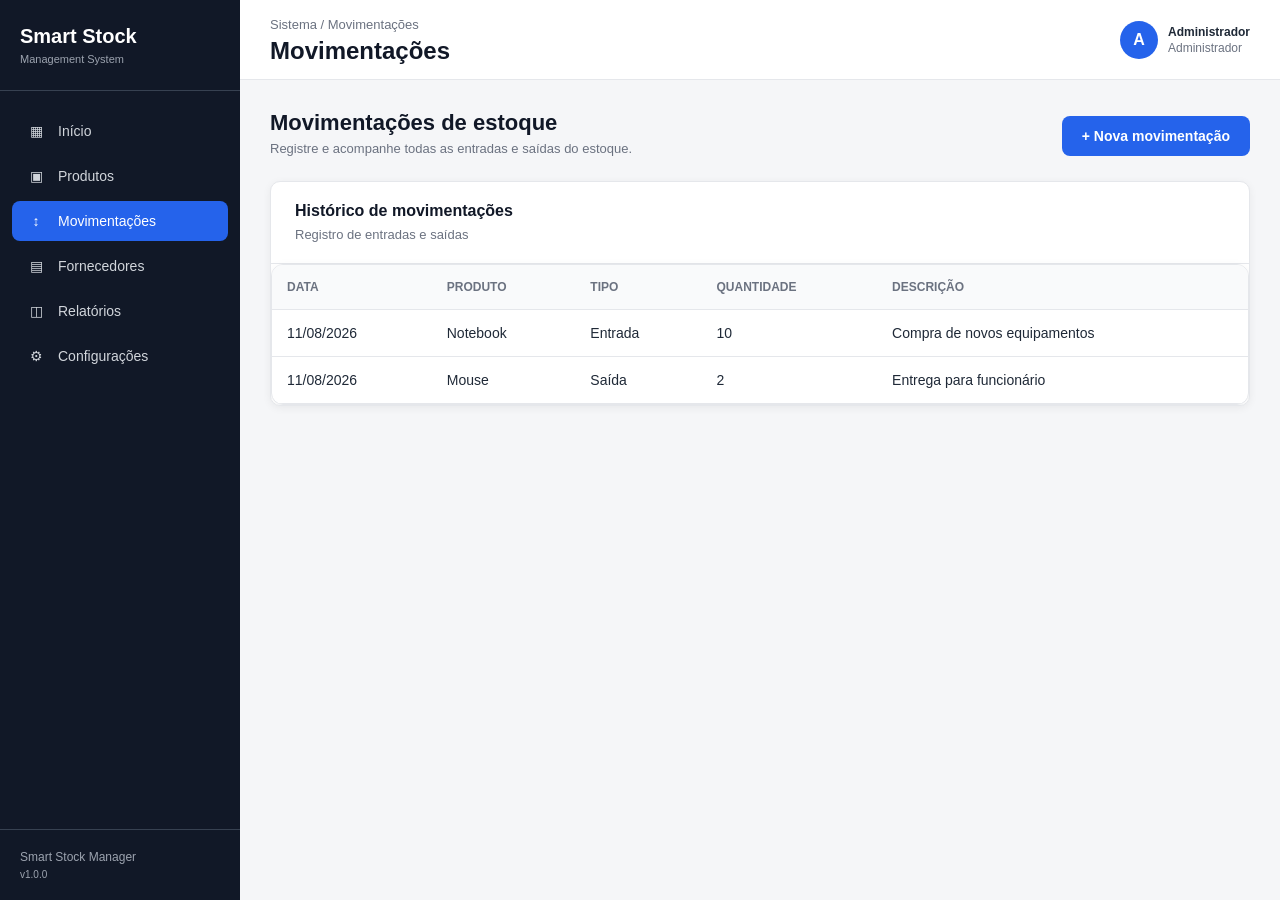
==== commit 3040af8a: "feat: adicionado links para html" ====
--- a/Frontend/movements.html
+++ b/Frontend/movements.html
@@ -69,13 +69,10 @@
             </a>
 
 
-            <a
-                href="#"
-                class="menu-item"
-            >
-                <span>▤</span>
-                Fornecedores
-            </a>
+            <a href="suppliers.html" class="menu-item">
+    <span>▤</span>
+    <span class="menu-text">Fornecedores</span>
+</a>
 
 
             <a
--- a/Frontend/css/style.css
+++ b/Frontend/css/style.css
@@ -1412,4 +1412,148 @@
     color: #991b1b;
     font-size: 12px;
     font-weight: 600;
+}
+/* =========================================
+   FORNECEDORES
+========================================= */
+
+#supplier-form {
+    display: flex;
+    flex-direction: column;
+    gap: 8px;
+}
+
+#supplier-form input {
+    padding: 12px;
+
+    border: 1px solid #d1d5db;
+
+    border-radius: 6px;
+
+    margin-bottom: 10px;
+
+    font-size: 14px;
+
+    outline: none;
+}
+
+#supplier-form input:focus {
+    border-color: #2563eb;
+}
+
+#supplier-form button {
+    margin-top: 10px;
+}
+
+
+/* BOTÃO PRINCIPAL */
+
+.primary-button {
+    display: inline-flex;
+
+    align-items: center;
+    justify-content: center;
+
+    border: none;
+
+    background-color: #2563eb;
+
+    color: #ffffff;
+
+    padding: 12px 18px;
+
+    border-radius: 7px;
+
+    cursor: pointer;
+
+    font-size: 14px;
+
+    font-weight: 600;
+
+    text-decoration: none;
+
+    transition: 0.2s;
+}
+
+.primary-button:hover {
+    background-color: #1d4ed8;
+}
+
+
+/* CABEÇALHO DA PÁGINA */
+
+.page-header {
+    display: flex;
+
+    align-items: center;
+
+    justify-content: space-between;
+
+    margin-bottom: 25px;
+}
+
+.page-header h2 {
+    margin: 0;
+
+    color: #111827;
+
+    font-size: 22px;
+}
+
+.page-header p {
+    margin-top: 5px;
+
+    color: #6b7280;
+
+    font-size: 13px;
+}
+
+
+/* CARD DA TABELA */
+
+.table-card {
+    background-color: #ffffff;
+
+    border-radius: 10px;
+
+    box-shadow:
+        0 2px 8px
+        rgba(0, 0, 0, 0.06);
+
+    overflow: hidden;
+}
+
+.table-header {
+    padding: 20px 24px;
+
+    border-bottom: 1px solid #e5e7eb;
+}
+
+.table-header h3 {
+    margin: 0 0 5px;
+
+    font-size: 16px;
+
+    color: #111827;
+}
+
+.table-header span {
+    color: #6b7280;
+
+    font-size: 13px;
+}
+
+
+/* RESPONSIVIDADE */
+
+@media (max-width: 700px) {
+
+    .page-header {
+        flex-direction: column;
+
+        align-items: flex-start;
+
+        gap: 15px;
+    }
+
 }
